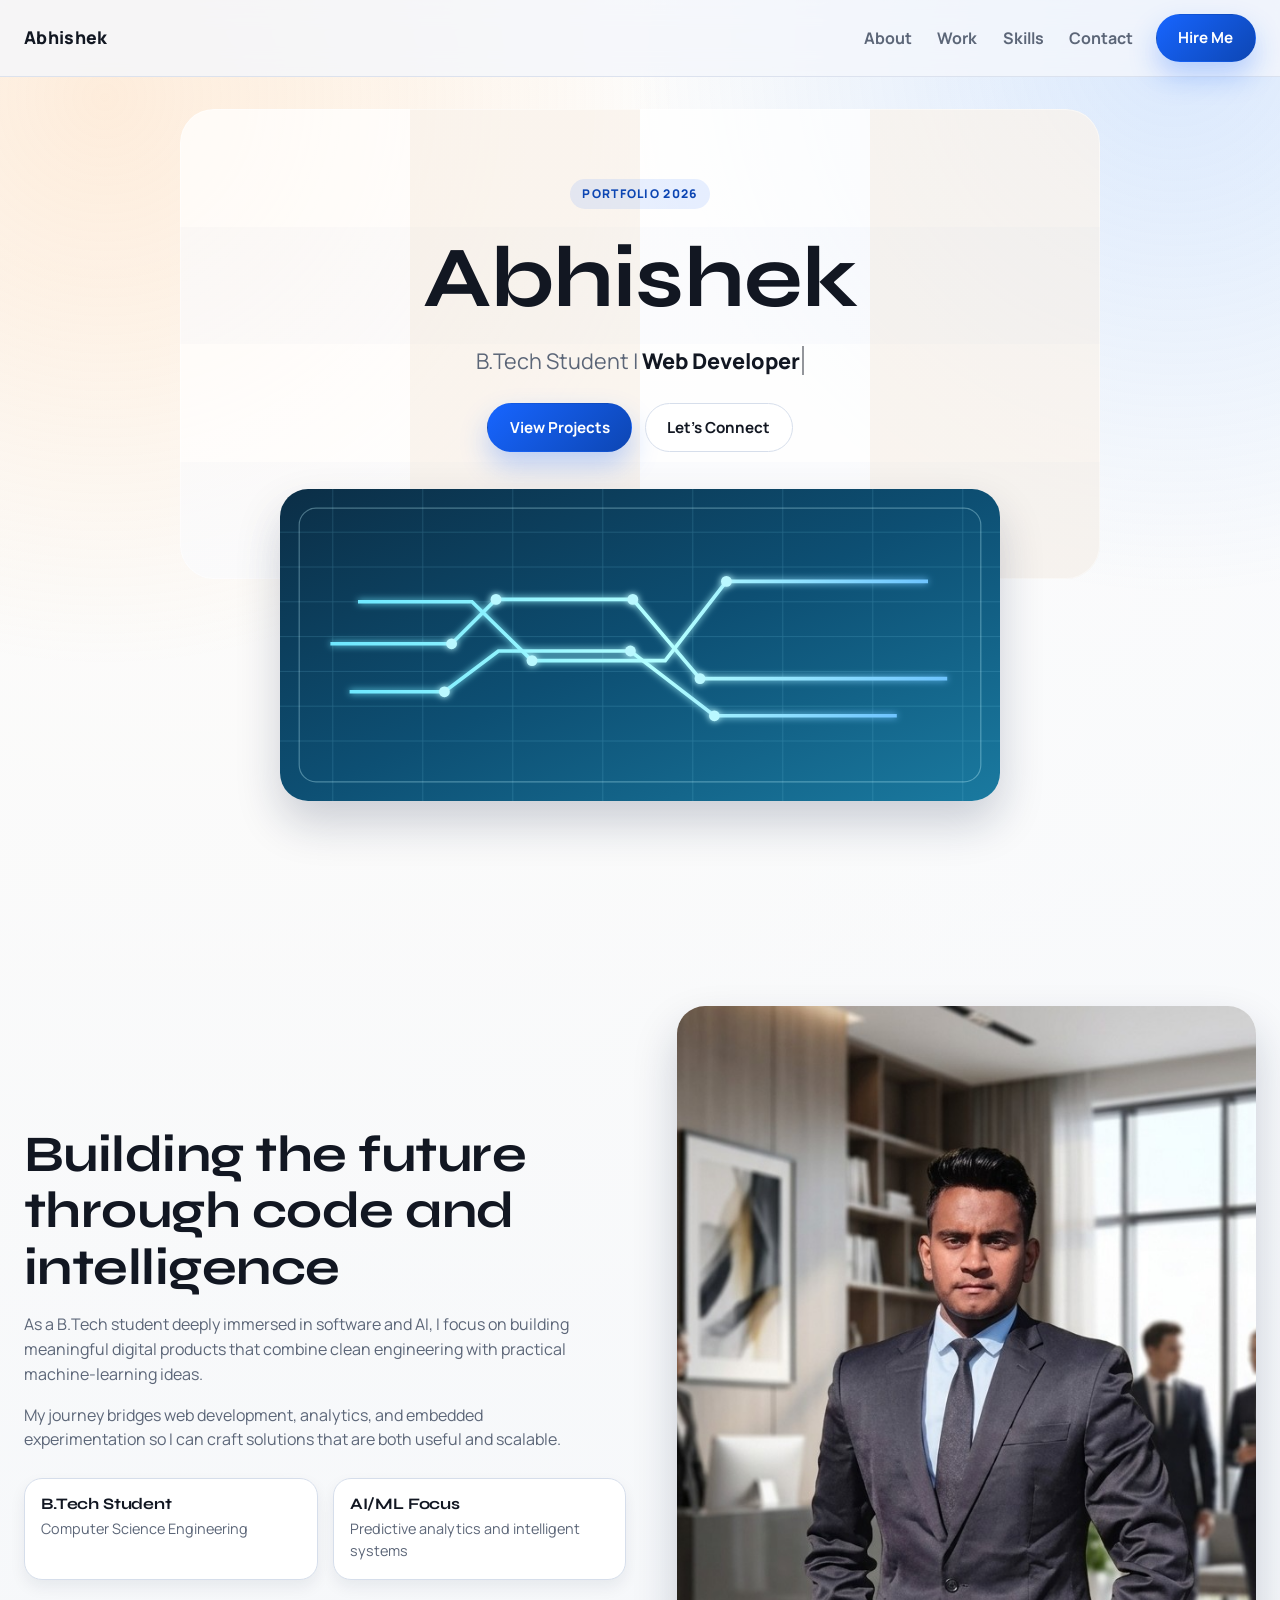
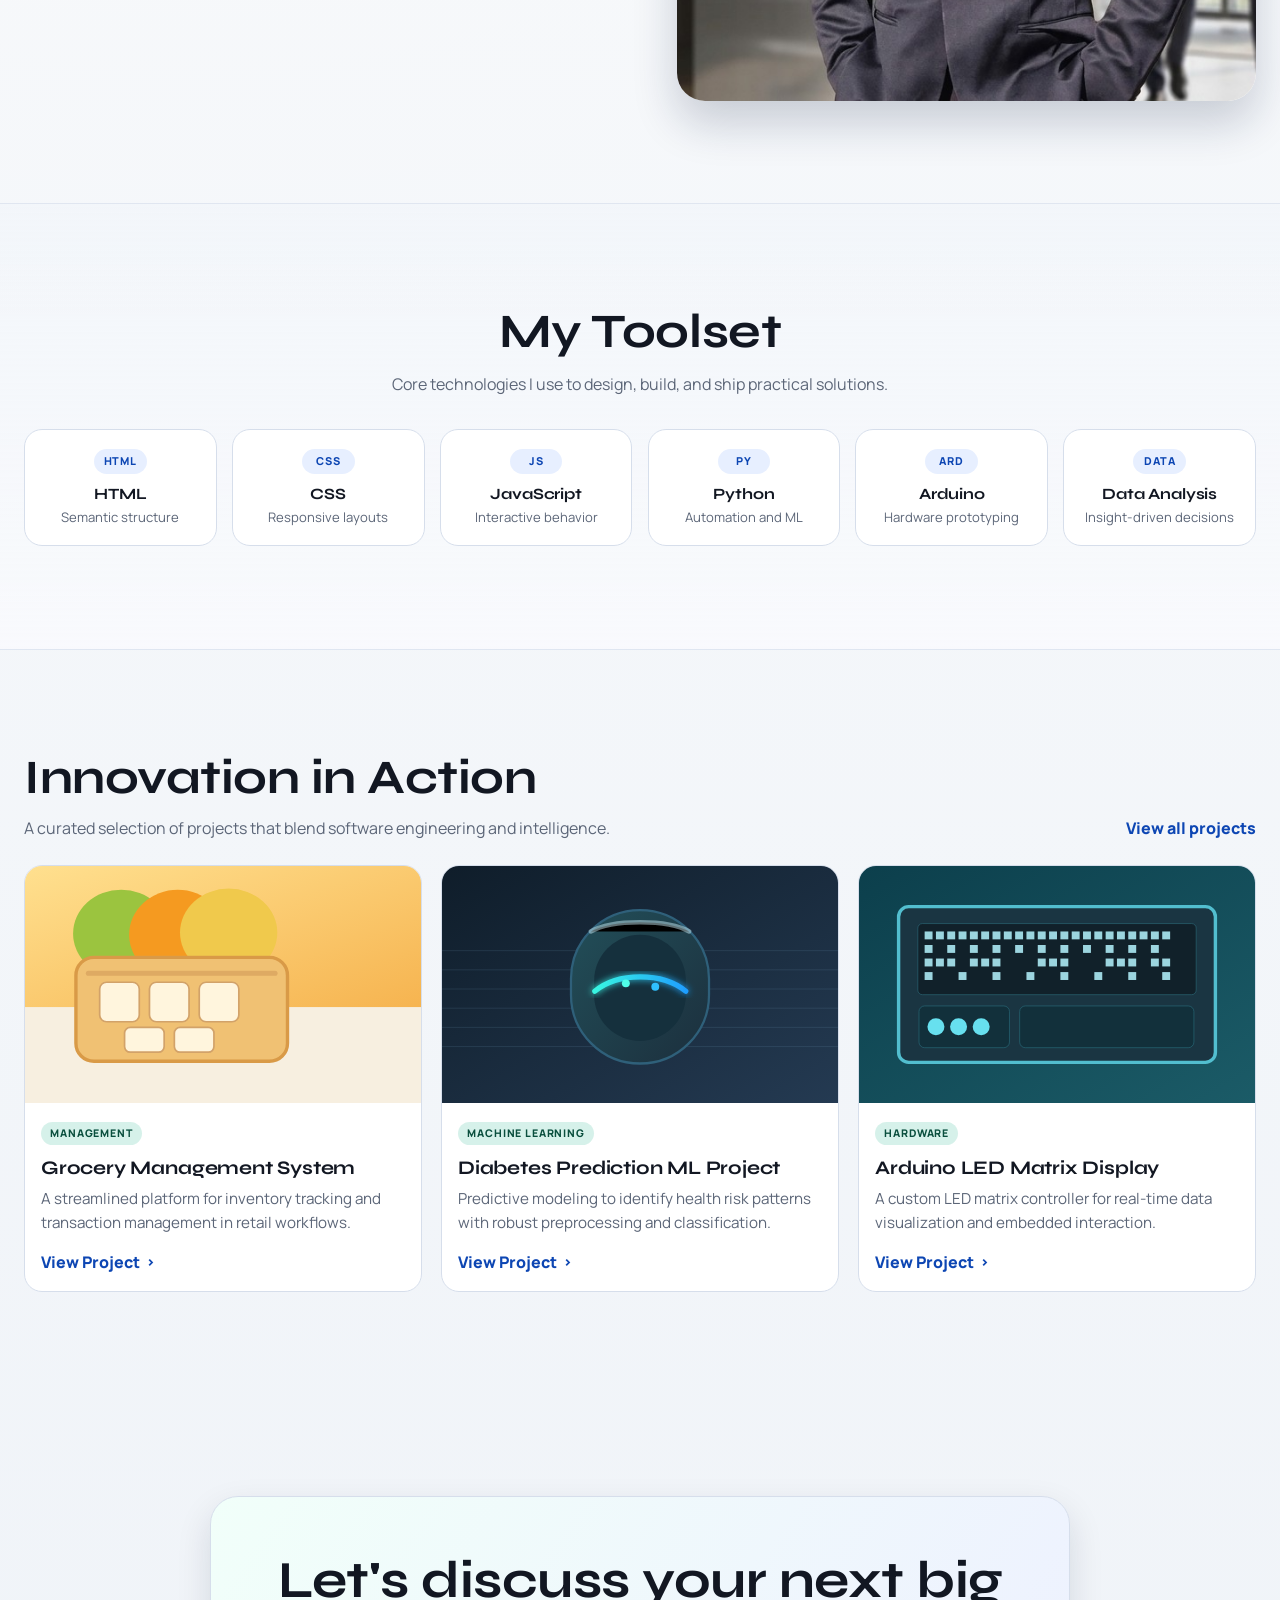
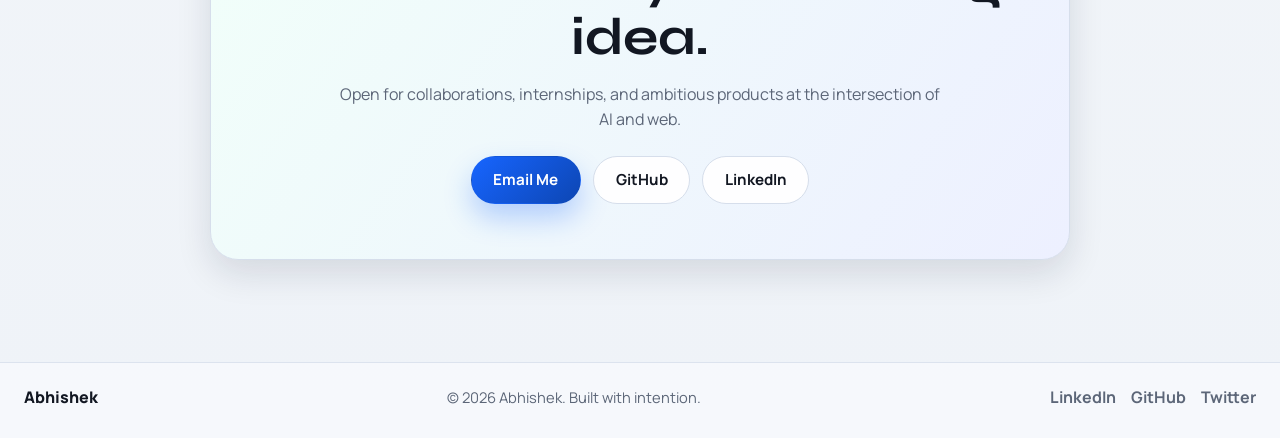
==== index.html @ 8a72d572 "your commit message" ====
<!DOCTYPE html>
<html lang="en">
<head>
  <meta charset="UTF-8">
  <meta name="viewport" content="width=device-width, initial-scale=1.0">
  <meta name="description" content="Abhishek's responsive e-portfolio showcasing projects, skills, and contact details.">
  <title>Abhishek | E-Portfolio</title>
  <link rel="preconnect" href="https://fonts.googleapis.com">
  <link rel="preconnect" href="https://fonts.gstatic.com" crossorigin>
  <link href="https://fonts.googleapis.com/css2?family=Manrope:wght@400;500;600;700;800&family=Syne:wght@500;700;800&display=swap" rel="stylesheet">
  <link rel="stylesheet" href="styles.css">
</head>
<body>
  <header class="site-header">
    <div class="container nav-shell">
      <a class="brand" href="#home" data-scroll>Abhishek</a>

      <button class="menu-toggle" type="button" aria-expanded="false" aria-controls="site-menu" aria-label="Open menu">
        <span class="menu-bar"></span>
        <span class="menu-bar"></span>
        <span class="menu-bar"></span>
      </button>

      <nav id="site-menu" class="site-nav" aria-label="Primary navigation">
        <a class="nav-link" href="#about" data-scroll>About</a>
        <a class="nav-link" href="#projects" data-scroll>Work</a>
        <a class="nav-link" href="#skills" data-scroll>Skills</a>
        <a class="nav-link" href="#contact" data-scroll>Contact</a>
        <a class="btn btn-primary hire-btn" href="#contact" data-scroll>Hire Me</a>
      </nav>
    </div>
  </header>

  <main>
    <section id="home" class="hero section-pad">
      <div class="container hero-layout reveal is-visible">
        <p class="eyebrow">Portfolio 2026</p>
        <h1>Abhishek</h1>
        <p class="hero-tagline">B.Tech Student | <span id="typing-text" aria-live="polite"></span></p>

        <div class="hero-actions">
          <a href="#projects" class="btn btn-primary" data-scroll>View Projects</a>
          <a href="#contact" class="btn btn-ghost" data-scroll>Let's Connect</a>
        </div>

        <div class="hero-media reveal">
          <img
            src="assets/images/hero-circuit.svg"
            width="1200"
            height="520"
            alt="Abstract circuit-themed illustration representing technology and AI"
            decoding="async"
          >
        </div>
      </div>
    </section>

    <section id="about" class="section-pad">
      <div class="container about-grid reveal">
        <div class="about-content">
          <h2>Building the future through code and intelligence</h2>
          <p>
            As a B.Tech student deeply immersed in software and AI, I focus on building meaningful
            digital products that combine clean engineering with practical machine-learning ideas.
          </p>
          <p>
            My journey bridges web development, analytics, and embedded experimentation so I can craft
            solutions that are both useful and scalable.
          </p>

          <div class="about-cards">
            <article class="mini-card">
              <h3>B.Tech Student</h3>
              <p>Computer Science Engineering</p>
            </article>
            <article class="mini-card">
              <h3>AI/ML Focus</h3>
              <p>Predictive analytics and intelligent systems</p>
            </article>
          </div>
        </div>

        <div class="about-image-wrap">
          <img
            src="assets/images/abhishek-profile.png"
            width="675"
            height="812"
            loading="lazy"
            alt="Portrait of Abhishek in professional attire"
            decoding="async"
          >
        </div>
      </div>
    </section>

    <section id="skills" class="skills section-pad">
      <div class="container">
        <header class="section-title reveal">
          <h2>My Toolset</h2>
          <p>Core technologies I use to design, build, and ship practical solutions.</p>
        </header>

        <div class="skills-grid">
          <article class="skill-card reveal">
            <span class="skill-pill">HTML</span>
            <h3>HTML</h3>
            <p>Semantic structure</p>
          </article>
          <article class="skill-card reveal">
            <span class="skill-pill">CSS</span>
            <h3>CSS</h3>
            <p>Responsive layouts</p>
          </article>
          <article class="skill-card reveal">
            <span class="skill-pill">JS</span>
            <h3>JavaScript</h3>
            <p>Interactive behavior</p>
          </article>
          <article class="skill-card reveal">
            <span class="skill-pill">PY</span>
            <h3>Python</h3>
            <p>Automation and ML</p>
          </article>
          <article class="skill-card reveal">
            <span class="skill-pill">ARD</span>
            <h3>Arduino</h3>
            <p>Hardware prototyping</p>
          </article>
          <article class="skill-card reveal">
            <span class="skill-pill">DATA</span>
            <h3>Data Analysis</h3>
            <p>Insight-driven decisions</p>
          </article>
        </div>
      </div>
    </section>

    <section id="projects" class="section-pad">
      <div class="container">
        <div class="section-head reveal">
          <div>
            <h2>Innovation in Action</h2>
            <p>A curated selection of projects that blend software engineering and intelligence.</p>
          </div>
          <a
            class="view-all"
            href="https://github.com/"
            target="_blank"
            rel="noopener noreferrer"
          >View all projects</a>
        </div>

        <div class="projects-grid">
          <article class="project-card reveal">
            <div class="project-image">
              <img
                src="assets/images/project-grocery.svg"
                width="700"
                height="420"
                loading="lazy"
                alt="Illustration of a grocery inventory dashboard"
                decoding="async"
              >
            </div>
            <div class="project-body">
              <span class="project-tag">Management</span>
              <h3>Grocery Management System</h3>
              <p>
                A streamlined platform for inventory tracking and transaction management in retail workflows.
              </p>
              <a
                class="project-link"
                href="https://github.com/search?q=grocery+management+system"
                target="_blank"
                rel="noopener noreferrer"
              >View Project</a>
            </div>
          </article>

          <article class="project-card reveal">
            <div class="project-image">
              <img
                src="assets/images/project-diabetes.svg"
                width="700"
                height="420"
                loading="lazy"
                alt="Abstract medical dashboard visual for machine-learning prediction"
                decoding="async"
              >
            </div>
            <div class="project-body">
              <span class="project-tag">Machine Learning</span>
              <h3>Diabetes Prediction ML Project</h3>
              <p>
                Predictive modeling to identify health risk patterns with robust preprocessing and classification.
              </p>
              <a
                class="project-link"
                href="https://github.com/search?q=diabetes+prediction+machine+learning"
                target="_blank"
                rel="noopener noreferrer"
              >View Project</a>
            </div>
          </article>

          <article class="project-card reveal">
            <div class="project-image">
              <img
                src="assets/images/project-arduino.svg"
                width="700"
                height="420"
                loading="lazy"
                alt="Arduino LED matrix board visual"
                decoding="async"
              >
            </div>
            <div class="project-body">
              <span class="project-tag">Hardware</span>
              <h3>Arduino LED Matrix Display</h3>
              <p>
                A custom LED matrix controller for real-time data visualization and embedded interaction.
              </p>
              <a
                class="project-link"
                href="https://github.com/search?q=arduino+led+matrix+display"
                target="_blank"
                rel="noopener noreferrer"
              >View Project</a>
            </div>
          </article>
        </div>
      </div>
    </section>

    <section id="contact" class="section-pad">
      <div class="container">
        <div class="contact-card reveal">
          <h2>Let's discuss your next big idea.</h2>
          <p>
            Open for collaborations, internships, and ambitious products at the intersection of AI and web.
          </p>
          <div class="contact-actions">
            <a class="btn btn-primary" href="mailto:abhishek.dev@example.com">Email Me</a>
            <a class="btn btn-ghost" href="https://github.com/" target="_blank" rel="noopener noreferrer">GitHub</a>
            <a class="btn btn-ghost" href="https://www.linkedin.com/" target="_blank" rel="noopener noreferrer">LinkedIn</a>
          </div>
        </div>
      </div>
    </section>
  </main>

  <footer class="site-footer">
    <div class="container footer-shell">
      <p class="footer-name">Abhishek</p>
      <p class="footer-copy">&copy; 2026 Abhishek. Built with intention.</p>
      <div class="footer-socials">
        <a href="https://www.linkedin.com/" target="_blank" rel="noopener noreferrer">LinkedIn</a>
        <a href="https://github.com/" target="_blank" rel="noopener noreferrer">GitHub</a>
        <a href="https://twitter.com/" target="_blank" rel="noopener noreferrer">Twitter</a>
      </div>
    </div>
  </footer>

  <script src="script.js"></script>
</body>
</html>
---- styles.css ----
:root {
  --bg: #edf1f5;
  --bg-accent-1: #fff5e8;
  --bg-accent-2: #e9f2ff;
  --surface: #ffffff;
  --surface-soft: #f6f8fb;
  --text: #121722;
  --muted: #5c6678;
  --line: #d6deeb;
  --primary: #1765ff;
  --primary-strong: #0d46b3;
  --accent: #ff7f2a;
  --shadow-soft: 0 14px 35px rgba(15, 27, 52, 0.12);
  --shadow-strong: 0 22px 45px rgba(17, 32, 66, 0.2);
  --radius-lg: 28px;
  --radius-md: 18px;
  --radius-sm: 12px;
  --container: 1240px;
}

* {
  box-sizing: border-box;
}

html {
  scroll-behavior: smooth;
}

body {
  margin: 0;
  font-family: "Manrope", "Segoe UI", Tahoma, Geneva, Verdana, sans-serif;
  color: var(--text);
  background:
    linear-gradient(180deg, rgba(255, 255, 255, 0.78), rgba(239, 243, 248, 0.96)),
    radial-gradient(circle at 15% 10%, var(--bg-accent-1), transparent 45%),
    radial-gradient(circle at 85% 0%, var(--bg-accent-2), transparent 45%),
    var(--bg);
  line-height: 1.55;
}

body::before {
  content: "";
  position: fixed;
  inset: -20% -5%;
  z-index: -1;
  background:
    radial-gradient(circle at 12% 22%, rgba(255, 188, 120, 0.24), transparent 36%),
    radial-gradient(circle at 88% 18%, rgba(87, 157, 255, 0.2), transparent 34%);
  pointer-events: none;
}

h1,
h2,
h3 {
  margin: 0;
  line-height: 1.1;
  font-family: "Syne", "Trebuchet MS", sans-serif;
  letter-spacing: -0.01em;
}

p {
  margin: 0;
}

a {
  color: inherit;
  text-decoration: none;
}

img {
  max-width: 100%;
  display: block;
}

.container {
  width: min(var(--container), calc(100% - 3rem));
  margin-inline: auto;
}

.section-pad {
  padding-block: clamp(4.5rem, 8vw, 7rem);
}

.site-header {
  position: sticky;
  top: 0;
  z-index: 50;
  border-bottom: 1px solid rgba(214, 222, 235, 0.8);
  background: rgba(244, 247, 252, 0.8);
  backdrop-filter: blur(12px);
}

.nav-shell {
  min-height: 76px;
  display: flex;
  align-items: center;
  justify-content: space-between;
  gap: 1rem;
}

.brand {
  font-size: 1.1rem;
  font-weight: 800;
  letter-spacing: 0.02em;
}

.site-nav {
  display: flex;
  align-items: center;
  gap: 1.2rem;
}

.nav-link {
  font-weight: 700;
  color: var(--muted);
  position: relative;
  padding: 0.3rem 0.2rem;
  transition: color 0.25s ease;
}

.nav-link::after {
  content: "";
  position: absolute;
  left: 0;
  bottom: -0.55rem;
  width: 100%;
  height: 2px;
  border-radius: 999px;
  background: linear-gradient(90deg, var(--primary), var(--accent));
  transform: scaleX(0);
  transform-origin: left;
  transition: transform 0.25s ease;
}

.nav-link:hover,
.nav-link.active {
  color: var(--text);
}

.nav-link:hover::after,
.nav-link.active::after {
  transform: scaleX(1);
}

.btn {
  display: inline-flex;
  align-items: center;
  justify-content: center;
  border: 1px solid transparent;
  border-radius: 999px;
  padding: 0.72rem 1.35rem;
  font-weight: 700;
  font-size: 0.95rem;
  transition: transform 0.22s ease, box-shadow 0.28s ease, background-color 0.28s ease, color 0.28s ease;
}

.btn:hover {
  transform: translateY(-2px);
}

.btn:active {
  transform: translateY(1px) scale(0.98);
}

.btn:focus-visible,
.nav-link:focus-visible,
.menu-toggle:focus-visible,
.project-link:focus-visible,
.footer-socials a:focus-visible,
.view-all:focus-visible {
  outline: 3px solid rgba(23, 101, 255, 0.4);
  outline-offset: 3px;
}

.btn-primary {
  color: #ffffff;
  background: linear-gradient(135deg, var(--primary), var(--primary-strong));
  box-shadow: 0 14px 28px rgba(23, 101, 255, 0.28);
}

.btn-primary:hover {
  box-shadow: 0 18px 34px rgba(23, 101, 255, 0.35);
}

.btn-ghost {
  color: var(--text);
  background: rgba(255, 255, 255, 0.92);
  border-color: var(--line);
}

.btn-ghost:hover {
  box-shadow: var(--shadow-soft);
}

.menu-toggle {
  display: none;
  width: 44px;
  height: 44px;
  border: 1px solid var(--line);
  border-radius: 12px;
  background: #ffffff;
  align-items: center;
  justify-content: center;
  flex-direction: column;
  gap: 4px;
  padding: 0;
}

.menu-bar {
  width: 18px;
  height: 2px;
  background: var(--text);
  border-radius: 999px;
}

.hero {
  position: relative;
  overflow: hidden;
}

.hero::before {
  content: "";
  position: absolute;
  top: clamp(1.2rem, 4vw, 2rem);
  left: 50%;
  transform: translateX(-50%);
  width: min(920px, calc(100% - 2rem));
  height: clamp(340px, 43vw, 470px);
  border-radius: 34px;
  background:
    linear-gradient(90deg, rgba(255, 255, 255, 0.5) 50%, rgba(247, 239, 230, 0.62) 50%),
    linear-gradient(rgba(255, 255, 255, 0.45) 50%, rgba(233, 238, 247, 0.35) 50%);
  background-size: 50% 100%, 100% 50%;
  box-shadow: inset 0 0 0 1px rgba(255, 255, 255, 0.45);
  pointer-events: none;
}

.hero-layout {
  position: relative;
  z-index: 1;
  text-align: center;
  display: grid;
  justify-items: center;
  gap: 1.15rem;
}

.eyebrow {
  font-size: 0.75rem;
  font-weight: 800;
  color: var(--primary-strong);
  letter-spacing: 0.11em;
  text-transform: uppercase;
  padding: 0.35rem 0.75rem;
  border-radius: 999px;
  background: rgba(23, 101, 255, 0.1);
}

.hero h1 {
  font-size: clamp(2.8rem, 8.2vw, 5.4rem);
  margin-top: 0.2rem;
}

.hero-tagline {
  color: var(--muted);
  font-size: clamp(1rem, 2.8vw, 1.35rem);
}

#typing-text {
  color: var(--text);
  font-weight: 800;
  border-right: 2px solid rgba(18, 23, 34, 0.45);
  padding-right: 0.16rem;
}

.hero-actions {
  display: flex;
  flex-wrap: wrap;
  justify-content: center;
  gap: 0.8rem;
  margin-top: 0.45rem;
}

.hero-media {
  margin-top: 1.2rem;
  width: min(720px, 100%);
  border-radius: var(--radius-lg);
  overflow: hidden;
  box-shadow: var(--shadow-strong);
}

.hero-media img {
  width: 100%;
  height: auto;
}

.about-grid {
  display: grid;
  grid-template-columns: 1.02fr 0.98fr;
  gap: clamp(2rem, 4vw, 3.5rem);
  align-items: center;
}

.about-content h2 {
  font-size: clamp(2rem, 4vw, 3.35rem);
  max-width: 18ch;
}

.about-content p {
  margin-top: 1rem;
  color: var(--muted);
  max-width: 58ch;
}

.about-cards {
  margin-top: 1.6rem;
  display: grid;
  grid-template-columns: repeat(2, minmax(0, 1fr));
  gap: 0.95rem;
}

.mini-card {
  background: var(--surface);
  border: 1px solid var(--line);
  border-radius: var(--radius-md);
  padding: 1rem;
  box-shadow: 0 7px 16px rgba(14, 27, 52, 0.07);
  transition: transform 0.25s ease, box-shadow 0.25s ease;
}

.mini-card h3 {
  font-size: 1rem;
  margin-bottom: 0.35rem;
}

.mini-card p {
  margin: 0;
  font-size: 0.9rem;
  color: var(--muted);
}

.mini-card:hover {
  transform: translateY(-7px);
  box-shadow: var(--shadow-soft);
}

.about-image-wrap {
  border-radius: var(--radius-lg);
  overflow: hidden;
  box-shadow: var(--shadow-strong);
  background: var(--surface);
  aspect-ratio: 5 / 6;
}

.about-image-wrap img {
  width: 100%;
  height: 100%;
  object-fit: cover;
  object-position: center top;
}

.skills {
  background: linear-gradient(180deg, rgba(241, 245, 250, 0.6), rgba(249, 250, 253, 0.88));
  border-block: 1px solid rgba(214, 222, 235, 0.7);
}

.section-title {
  text-align: center;
  margin-bottom: 2rem;
}

.section-title h2 {
  font-size: clamp(1.9rem, 4vw, 3rem);
}

.section-title p {
  margin-top: 0.8rem;
  color: var(--muted);
}

.skills-grid {
  display: grid;
  grid-template-columns: repeat(6, minmax(0, 1fr));
  gap: 0.95rem;
}

.skill-card {
  background: var(--surface);
  border-radius: var(--radius-md);
  border: 1px solid var(--line);
  padding: 1.1rem 0.9rem;
  text-align: center;
  transition: transform 0.24s ease, box-shadow 0.24s ease;
}

.skill-pill {
  display: inline-flex;
  align-items: center;
  justify-content: center;
  min-width: 3.3rem;
  padding: 0.25rem 0.5rem;
  border-radius: 999px;
  font-size: 0.68rem;
  font-weight: 800;
  letter-spacing: 0.08em;
  color: var(--primary-strong);
  background: rgba(23, 101, 255, 0.1);
}

.skill-card h3 {
  margin-top: 0.65rem;
  font-size: 0.98rem;
}

.skill-card p {
  margin-top: 0.35rem;
  color: var(--muted);
  font-size: 0.82rem;
}

.skill-card:hover {
  transform: translateY(-6px) scale(1.02);
  box-shadow: var(--shadow-soft);
}

.section-head {
  display: flex;
  justify-content: space-between;
  align-items: end;
  gap: 1.2rem;
  margin-bottom: 1.5rem;
}

.section-head h2 {
  font-size: clamp(2rem, 4vw, 3rem);
}

.section-head p {
  margin-top: 0.7rem;
  color: var(--muted);
}

.view-all {
  color: var(--primary-strong);
  font-weight: 800;
  white-space: nowrap;
  transition: color 0.25s ease, transform 0.25s ease;
}

.view-all:hover {
  color: var(--primary);
  transform: translateX(2px);
}

.projects-grid {
  display: grid;
  grid-template-columns: repeat(3, minmax(0, 1fr));
  gap: 1.2rem;
}

.project-card {
  background: var(--surface);
  border: 1px solid var(--line);
  border-radius: var(--radius-md);
  overflow: hidden;
  transition: transform 0.26s ease, box-shadow 0.26s ease;
}

.project-image {
  aspect-ratio: 5 / 3;
  overflow: hidden;
  background: #dde5f4;
}

.project-image img {
  width: 100%;
  height: 100%;
  object-fit: cover;
  transition: transform 0.55s ease;
}

.project-body {
  padding: 1rem;
}

.project-tag {
  display: inline-block;
  padding: 0.22rem 0.58rem;
  border-radius: 999px;
  font-size: 0.66rem;
  letter-spacing: 0.08em;
  text-transform: uppercase;
  color: #0a4f3e;
  background: rgba(0, 166, 126, 0.16);
  font-weight: 800;
}

.project-card h3 {
  margin-top: 0.72rem;
  font-size: 1.2rem;
}

.project-card p {
  margin-top: 0.6rem;
  color: var(--muted);
  font-size: 0.95rem;
}

.project-link {
  margin-top: 0.95rem;
  display: inline-flex;
  align-items: center;
  gap: 0.35rem;
  color: var(--primary-strong);
  font-weight: 800;
}

.project-link::after {
  content: ">";
  font-size: 0.9rem;
}

.project-card:hover {
  transform: translateY(-8px);
  box-shadow: var(--shadow-soft);
}

.project-card:hover .project-image img {
  transform: scale(1.08);
}

.contact-card {
  width: min(860px, 100%);
  margin-inline: auto;
  text-align: center;
  background:
    linear-gradient(125deg, rgba(213, 255, 239, 0.33), rgba(223, 228, 255, 0.56)),
    var(--surface);
  border: 1px solid var(--line);
  border-radius: var(--radius-lg);
  box-shadow: var(--shadow-soft);
  padding: clamp(1.9rem, 5vw, 3.4rem);
}

.contact-card h2 {
  font-size: clamp(2rem, 4.8vw, 3.25rem);
}

.contact-card p {
  margin-top: 1rem;
  color: var(--muted);
  max-width: 60ch;
  margin-inline: auto;
}

.contact-actions {
  margin-top: 1.5rem;
  display: flex;
  flex-wrap: wrap;
  justify-content: center;
  gap: 0.75rem;
}

.site-footer {
  border-top: 1px solid rgba(214, 222, 235, 0.8);
  padding: 1.35rem 0 1.8rem;
  background: rgba(247, 249, 252, 0.92);
}

.footer-shell {
  display: flex;
  align-items: center;
  justify-content: space-between;
  gap: 0.8rem;
  flex-wrap: wrap;
}

.footer-name {
  font-weight: 800;
}

.footer-copy {
  color: var(--muted);
  font-size: 0.92rem;
}

.footer-socials {
  display: flex;
  gap: 0.95rem;
  flex-wrap: wrap;
}

.footer-socials a {
  color: var(--muted);
  font-weight: 700;
}

.footer-socials a:hover {
  color: var(--text);
}

.reveal {
  opacity: 0;
  transform: translateY(28px);
  transition: opacity 0.8s ease, transform 0.8s ease;
}

.reveal.is-visible {
  opacity: 1;
  transform: translateY(0);
}

@media (min-width: 769px) and (max-width: 1024px) {
  .about-grid {
    grid-template-columns: repeat(2, minmax(0, 1fr));
  }

  .skills-grid {
    grid-template-columns: repeat(3, minmax(0, 1fr));
  }

  .projects-grid {
    grid-template-columns: repeat(2, minmax(0, 1fr));
  }
}

@media (max-width: 768px) {
  .container {
    width: min(var(--container), calc(100% - 1.5rem));
  }

  .menu-toggle {
    display: inline-flex;
  }

  .site-nav {
    position: absolute;
    top: calc(100% + 0.6rem);
    left: 0.75rem;
    right: 0.75rem;
    flex-direction: column;
    align-items: stretch;
    gap: 0.4rem;
    padding: 0.9rem;
    border: 1px solid var(--line);
    border-radius: var(--radius-md);
    background: rgba(255, 255, 255, 0.98);
    box-shadow: var(--shadow-soft);
    max-height: 0;
    opacity: 0;
    overflow: hidden;
    transform: translateY(-8px);
    pointer-events: none;
    transition: max-height 0.32s ease, opacity 0.22s ease, transform 0.32s ease;
  }

  .site-nav.open {
    max-height: 420px;
    opacity: 1;
    transform: translateY(0);
    pointer-events: auto;
  }

  .site-nav .btn {
    width: 100%;
    margin-top: 0.2rem;
  }

  .nav-link {
    padding: 0.6rem 0.25rem;
  }

  .nav-link::after {
    bottom: 0.2rem;
  }

  .hero h1 {
    font-size: clamp(2.35rem, 11vw, 3.2rem);
  }

  .hero-actions {
    width: 100%;
  }

  .hero-actions .btn {
    flex: 1 1 auto;
    min-width: 150px;
  }

  .about-grid {
    grid-template-columns: 1fr;
  }

  .about-content {
    order: 1;
  }

  .about-image-wrap {
    order: 2;
  }

  .about-cards {
    grid-template-columns: 1fr;
  }

  .skills-grid {
    grid-template-columns: repeat(2, minmax(0, 1fr));
  }

  .section-head {
    flex-direction: column;
    align-items: flex-start;
  }

  .projects-grid {
    grid-template-columns: 1fr;
  }

  .contact-actions {
    flex-direction: column;
  }

  .contact-actions .btn {
    width: 100%;
  }

  .footer-shell {
    justify-content: center;
    text-align: center;
  }
}

@media (max-width: 480px) {
  .hero::before {
    width: calc(100% - 1rem);
  }

  .skill-card {
    padding: 0.95rem 0.7rem;
  }
}

@media (prefers-reduced-motion: reduce) {
  html {
    scroll-behavior: auto;
  }

  *,
  *::before,
  *::after {
    animation-duration: 0.01ms !important;
    animation-iteration-count: 1 !important;
    transition-duration: 0.01ms !important;
  }

  #typing-text {
    border-right: 0;
  }
}
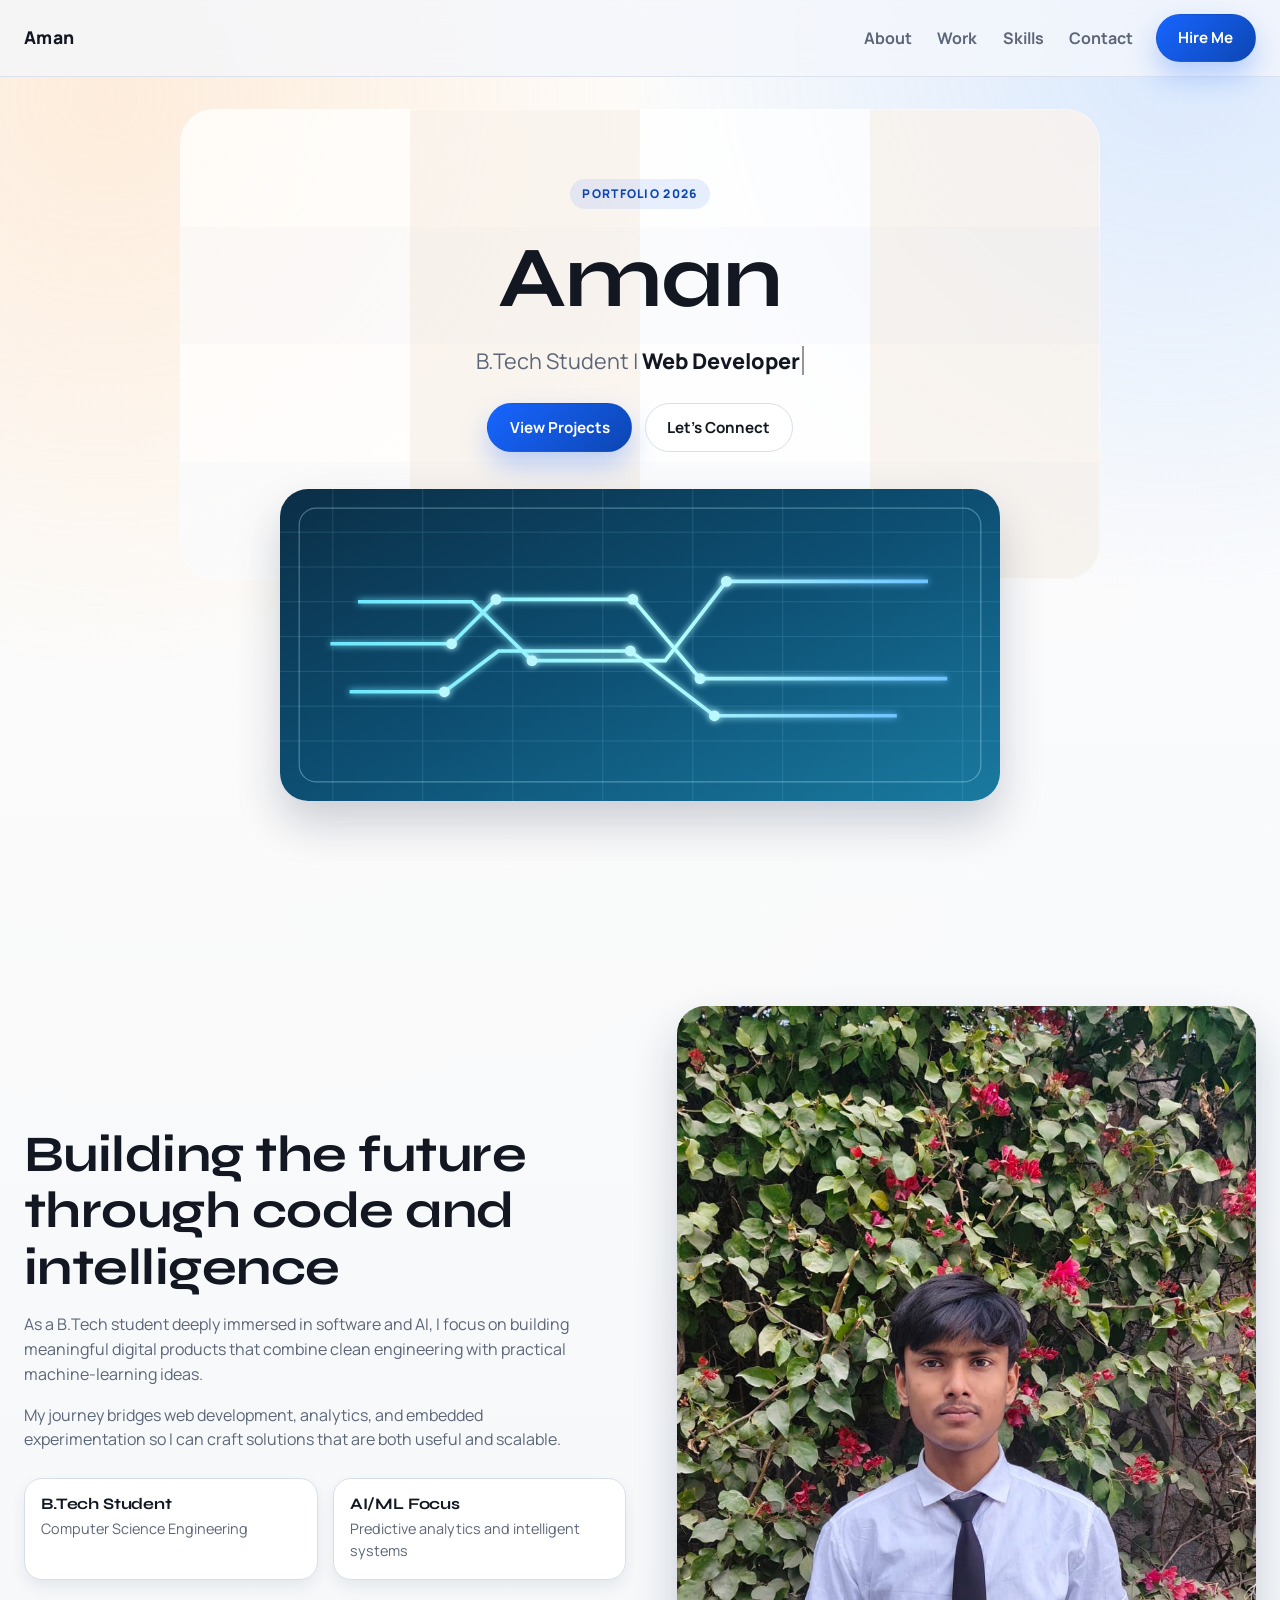
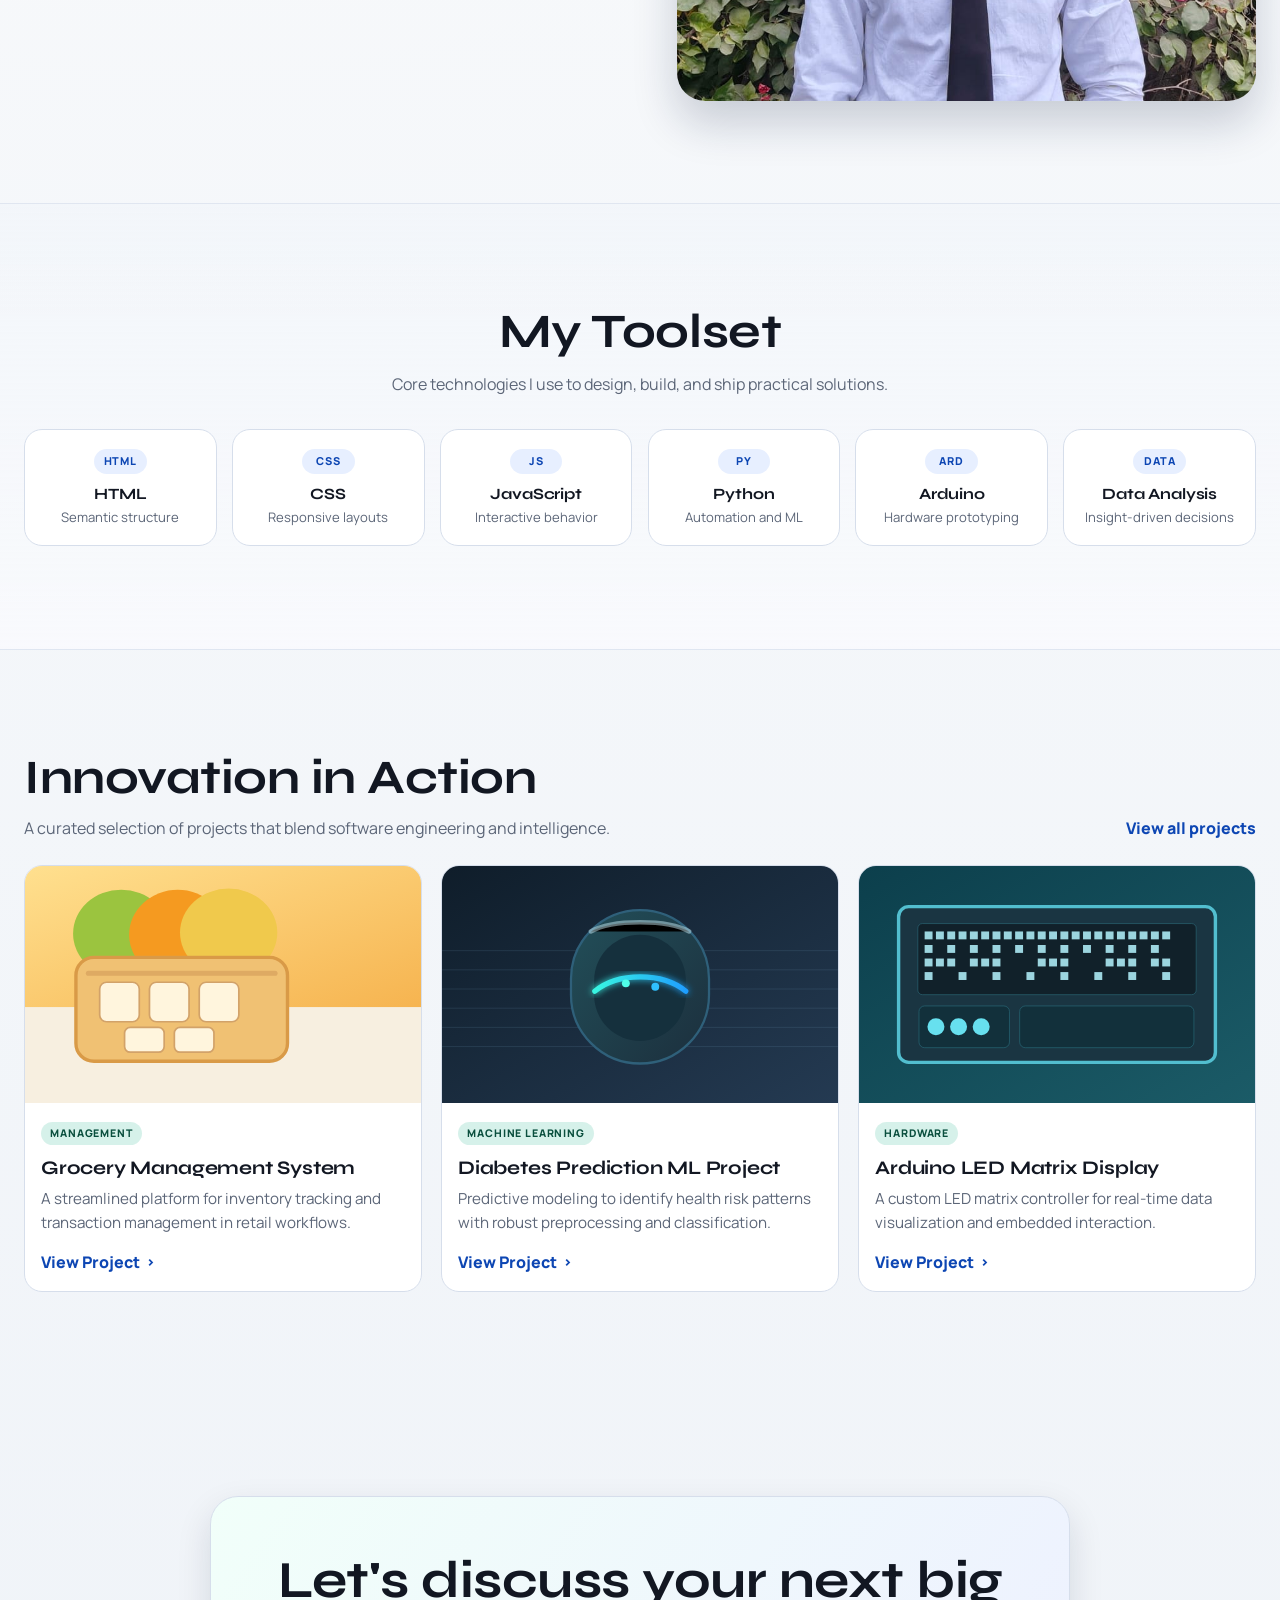
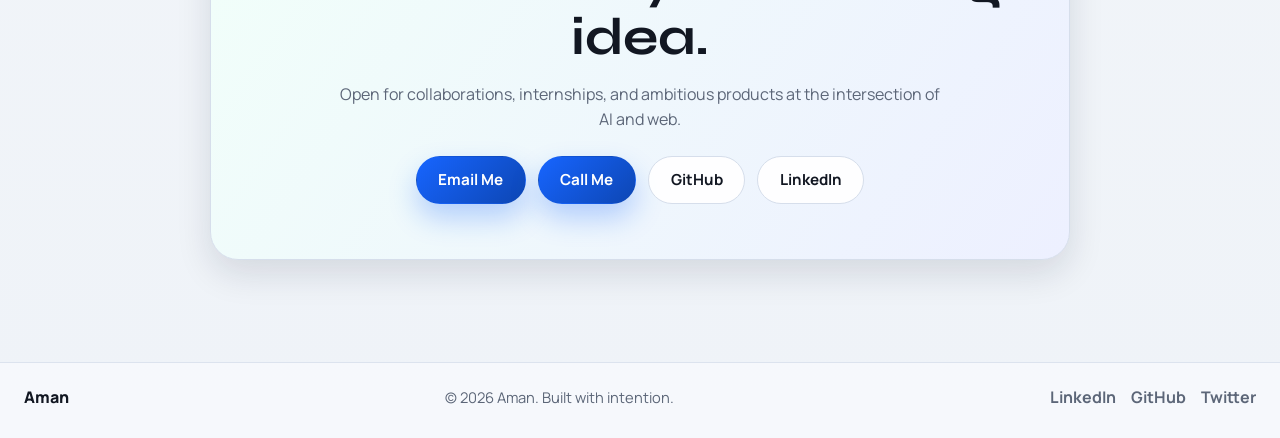
==== commit e9a5660c: "Initial commit" ====
--- a/index.html
+++ b/index.html
@@ -3,8 +3,8 @@
 <head>
   <meta charset="UTF-8">
   <meta name="viewport" content="width=device-width, initial-scale=1.0">
-  <meta name="description" content="Abhishek's responsive e-portfolio showcasing projects, skills, and contact details.">
-  <title>Abhishek | E-Portfolio</title>
+  <meta name="description" content="Aman's responsive e-portfolio showcasing projects, skills, and contact details.">
+  <title>Aman | E-Portfolio</title>
   <link rel="preconnect" href="https://fonts.googleapis.com">
   <link rel="preconnect" href="https://fonts.gstatic.com" crossorigin>
   <link href="https://fonts.googleapis.com/css2?family=Manrope:wght@400;500;600;700;800&family=Syne:wght@500;700;800&display=swap" rel="stylesheet">
@@ -13,7 +13,7 @@
 <body>
   <header class="site-header">
     <div class="container nav-shell">
-      <a class="brand" href="#home" data-scroll>Abhishek</a>
+      <a class="brand" href="#home" data-scroll>Aman</a>
 
       <button class="menu-toggle" type="button" aria-expanded="false" aria-controls="site-menu" aria-label="Open menu">
         <span class="menu-bar"></span>
@@ -35,7 +35,7 @@
     <section id="home" class="hero section-pad">
       <div class="container hero-layout reveal is-visible">
         <p class="eyebrow">Portfolio 2026</p>
-        <h1>Abhishek</h1>
+        <h1>Aman</h1>
         <p class="hero-tagline">B.Tech Student | <span id="typing-text" aria-live="polite"></span></p>
 
         <div class="hero-actions">
@@ -82,11 +82,11 @@
 
         <div class="about-image-wrap">
           <img
-            src="assets/images/abhishek-profile.png"
+            src="assets/images/aman-profile.jpg"
             width="675"
             height="812"
             loading="lazy"
-            alt="Portrait of Abhishek in professional attire"
+            alt="Portrait of Aman in professional attire"
             decoding="async"
           >
         </div>
@@ -240,7 +240,8 @@
             Open for collaborations, internships, and ambitious products at the intersection of AI and web.
           </p>
           <div class="contact-actions">
-            <a class="btn btn-primary" href="mailto:abhishek.dev@example.com">Email Me</a>
+            <a class="btn btn-primary" href="mailto:aman2_24@mru.ac.in">Email Me</a>
+            <a class="btn btn-primary" href="tel:9599298569">Call Me</a>
             <a class="btn btn-ghost" href="https://github.com/" target="_blank" rel="noopener noreferrer">GitHub</a>
             <a class="btn btn-ghost" href="https://www.linkedin.com/" target="_blank" rel="noopener noreferrer">LinkedIn</a>
           </div>
@@ -251,8 +252,8 @@
 
   <footer class="site-footer">
     <div class="container footer-shell">
-      <p class="footer-name">Abhishek</p>
-      <p class="footer-copy">&copy; 2026 Abhishek. Built with intention.</p>
+      <p class="footer-name">Aman</p>
+      <p class="footer-copy">&copy; 2026 Aman. Built with intention.</p>
       <div class="footer-socials">
         <a href="https://www.linkedin.com/" target="_blank" rel="noopener noreferrer">LinkedIn</a>
         <a href="https://github.com/" target="_blank" rel="noopener noreferrer">GitHub</a>
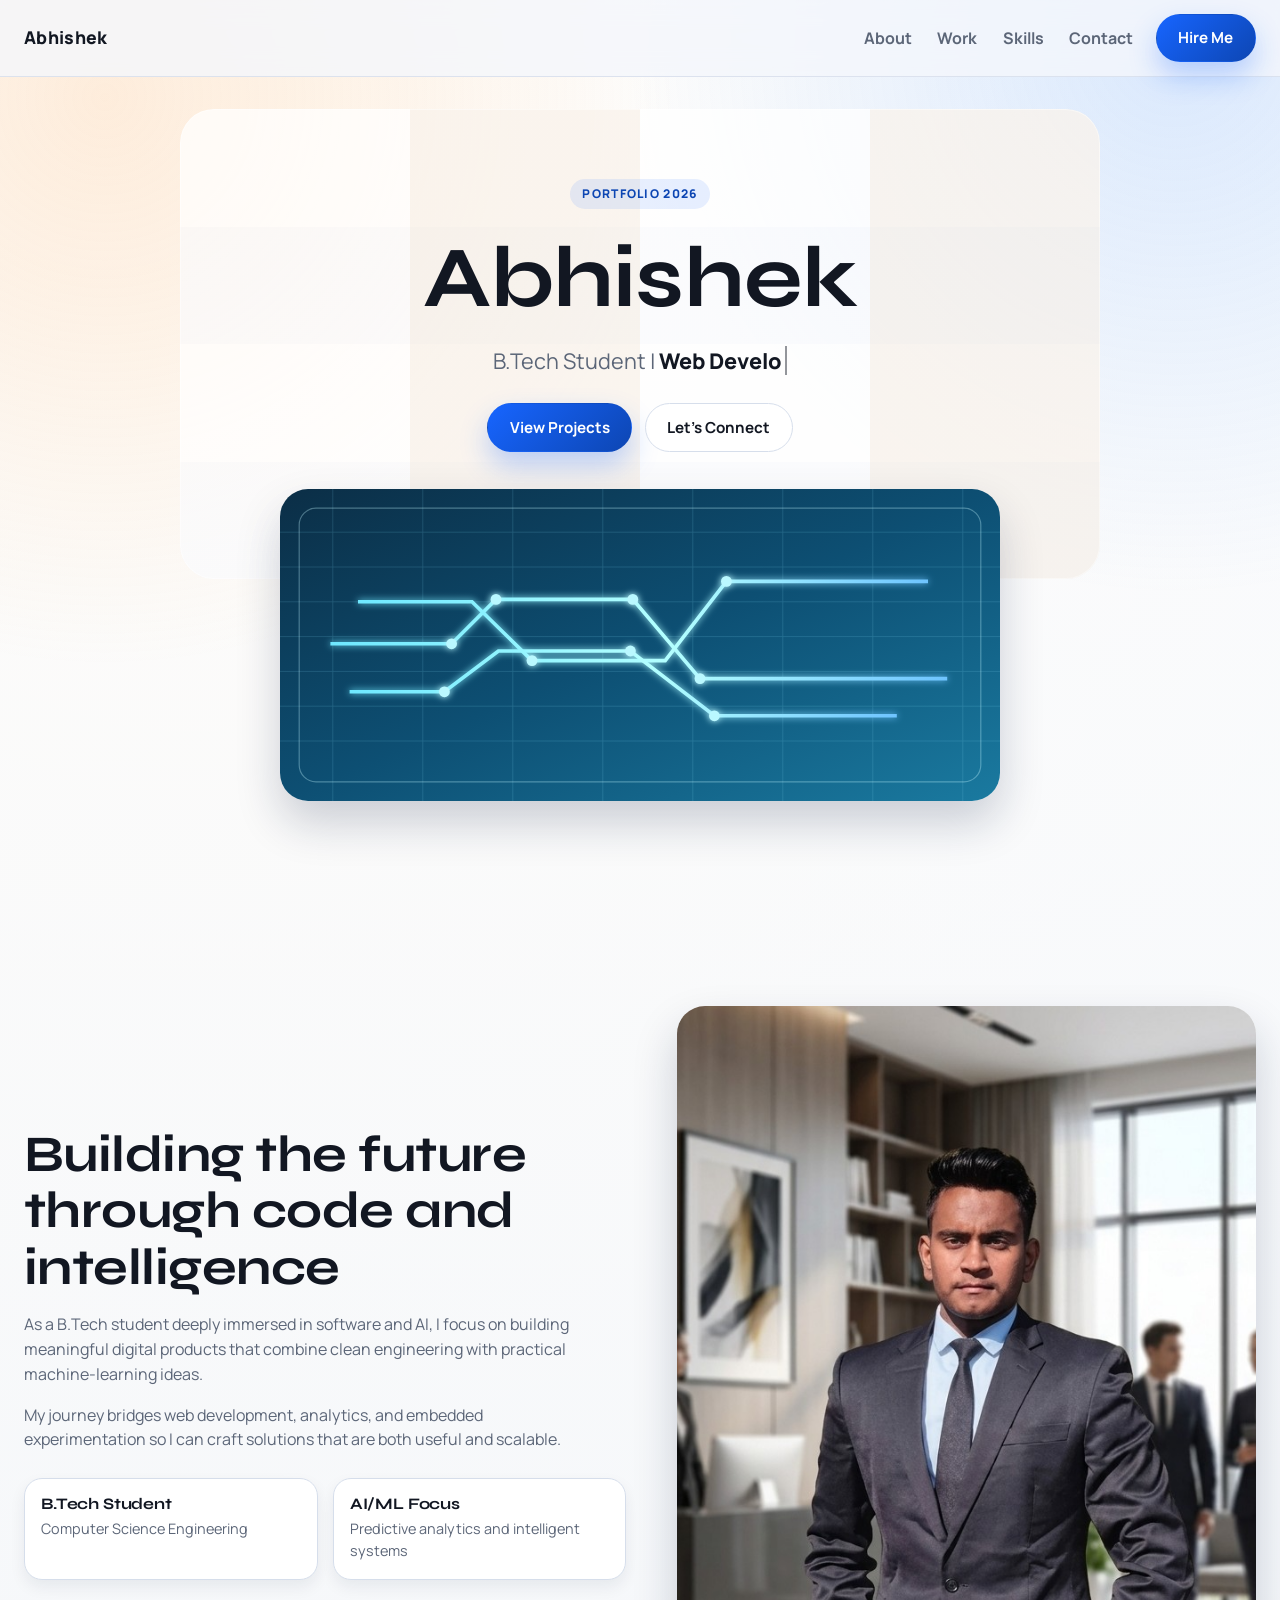
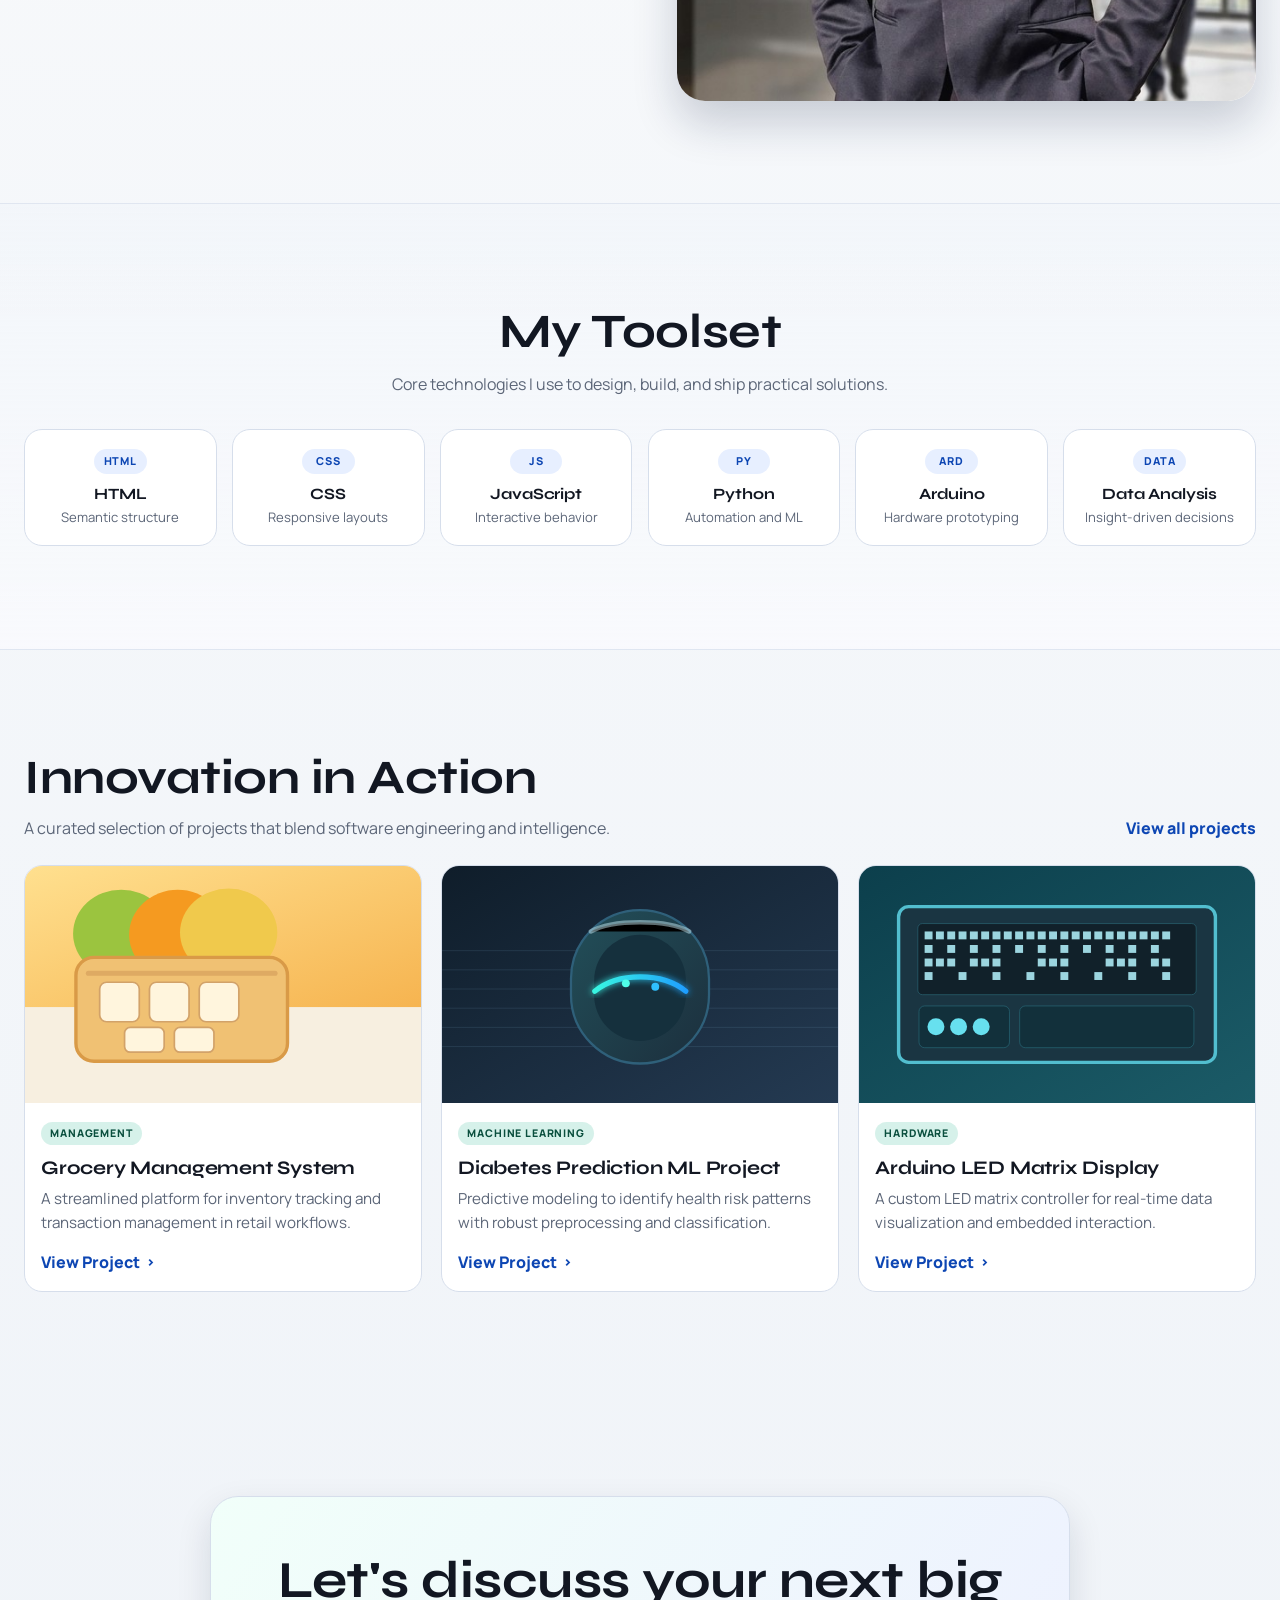
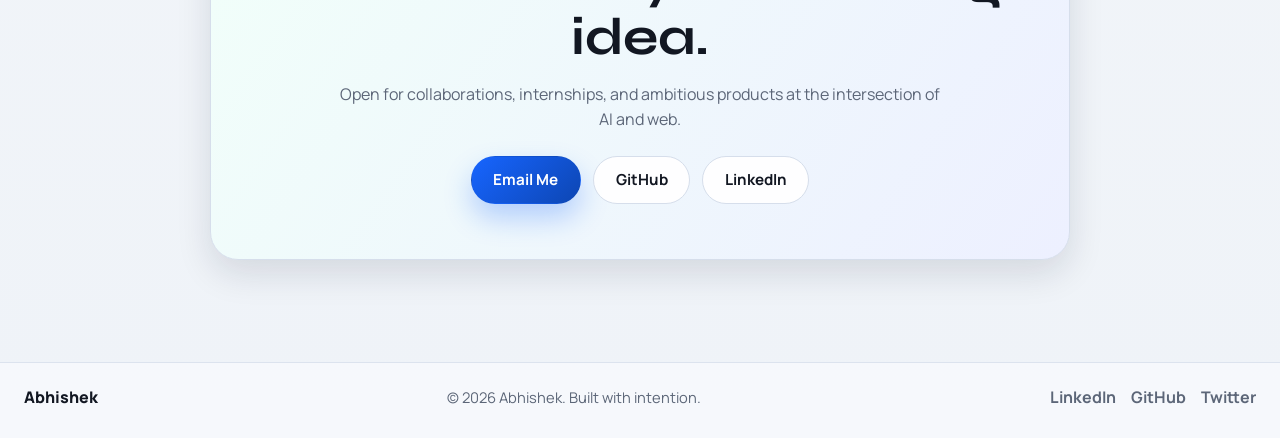
==== commit b380349f: "Updated project" ====
--- a/index.html
+++ b/index.html
@@ -3,8 +3,8 @@
 <head>
   <meta charset="UTF-8">
   <meta name="viewport" content="width=device-width, initial-scale=1.0">
-  <meta name="description" content="Aman's responsive e-portfolio showcasing projects, skills, and contact details.">
-  <title>Aman | E-Portfolio</title>
+  <meta name="description" content="Abhishek's responsive e-portfolio showcasing projects, skills, and contact details.">
+  <title>Abhishek | E-Portfolio</title>
   <link rel="preconnect" href="https://fonts.googleapis.com">
   <link rel="preconnect" href="https://fonts.gstatic.com" crossorigin>
   <link href="https://fonts.googleapis.com/css2?family=Manrope:wght@400;500;600;700;800&family=Syne:wght@500;700;800&display=swap" rel="stylesheet">
@@ -13,7 +13,7 @@
 <body>
   <header class="site-header">
     <div class="container nav-shell">
-      <a class="brand" href="#home" data-scroll>Aman</a>
+      <a class="brand" href="#home" data-scroll>Abhishek</a>
 
       <button class="menu-toggle" type="button" aria-expanded="false" aria-controls="site-menu" aria-label="Open menu">
         <span class="menu-bar"></span>
@@ -35,7 +35,7 @@
     <section id="home" class="hero section-pad">
       <div class="container hero-layout reveal is-visible">
         <p class="eyebrow">Portfolio 2026</p>
-        <h1>Aman</h1>
+        <h1>Abhishek</h1>
         <p class="hero-tagline">B.Tech Student | <span id="typing-text" aria-live="polite"></span></p>
 
         <div class="hero-actions">
@@ -82,11 +82,11 @@
 
         <div class="about-image-wrap">
           <img
-            src="assets/images/aman-profile.jpg"
+            src="assets/images/abhishek-profile.png"
             width="675"
             height="812"
             loading="lazy"
-            alt="Portrait of Aman in professional attire"
+            alt="Portrait of Abhishek in professional attire"
             decoding="async"
           >
         </div>
@@ -196,9 +196,7 @@
               </p>
               <a
                 class="project-link"
-                href="https://github.com/search?q=diabetes+prediction+machine+learning"
-                target="_blank"
-                rel="noopener noreferrer"
+                href="diabetes-prediction.html"
               >View Project</a>
             </div>
           </article>
@@ -240,8 +238,7 @@
             Open for collaborations, internships, and ambitious products at the intersection of AI and web.
           </p>
           <div class="contact-actions">
-            <a class="btn btn-primary" href="mailto:aman2_24@mru.ac.in">Email Me</a>
-            <a class="btn btn-primary" href="tel:9599298569">Call Me</a>
+            <a class="btn btn-primary" href="mailto:abhishek.dev@example.com">Email Me</a>
             <a class="btn btn-ghost" href="https://github.com/" target="_blank" rel="noopener noreferrer">GitHub</a>
             <a class="btn btn-ghost" href="https://www.linkedin.com/" target="_blank" rel="noopener noreferrer">LinkedIn</a>
           </div>
@@ -252,8 +249,8 @@
 
   <footer class="site-footer">
     <div class="container footer-shell">
-      <p class="footer-name">Aman</p>
-      <p class="footer-copy">&copy; 2026 Aman. Built with intention.</p>
+      <p class="footer-name">Abhishek</p>
+      <p class="footer-copy">&copy; 2026 Abhishek. Built with intention.</p>
       <div class="footer-socials">
         <a href="https://www.linkedin.com/" target="_blank" rel="noopener noreferrer">LinkedIn</a>
         <a href="https://github.com/" target="_blank" rel="noopener noreferrer">GitHub</a>
--- a/styles.css
+++ b/styles.css
@@ -756,3 +756,467 @@
     border-right: 0;
   }
 }
+
+/* Project Details Page Styles */
+.project-details {
+  padding-top: 3rem;
+}
+
+.project-header-section {
+  max-width: 800px;
+  margin-inline: auto;
+  text-align: center;
+  padding-bottom: 2rem;
+}
+
+.back-link {
+  display: inline-flex;
+  align-items: center;
+  gap: 0.5rem;
+  color: var(--primary);
+  font-weight: 700;
+  margin-bottom: 2rem;
+  transition: transform 0.2s ease;
+}
+
+.back-link:hover {
+  transform: translateX(-4px);
+}
+
+.project-tags {
+  display: flex;
+  gap: 0.8rem;
+  justify-content: center;
+  margin-bottom: 1.5rem;
+}
+
+.tag {
+  padding: 0.4rem 1rem;
+  border-radius: 999px;
+  font-size: 0.75rem;
+  font-weight: 800;
+  letter-spacing: 0.05em;
+  text-transform: uppercase;
+}
+
+.tag-purple {
+  background: rgba(93, 95, 239, 0.1);
+  color: #5d5fef;
+  border: 1px solid rgba(93, 95, 239, 0.2);
+}
+
+.tag-green {
+  background: rgba(39, 174, 96, 0.1);
+  color: #27ae60;
+  border: 1px solid rgba(39, 174, 96, 0.2);
+}
+
+.project-header-section h1 {
+  font-size: clamp(2.2rem, 5vw, 3.5rem);
+  margin-bottom: 1.5rem;
+  color: var(--text);
+}
+
+.author-info {
+  display: flex;
+  align-items: center;
+  justify-content: center;
+  gap: 1rem;
+  margin-bottom: 2rem;
+}
+
+.author-avatar {
+  width: 50px;
+  height: 50px;
+  border-radius: 50%;
+  object-fit: cover;
+  border: 2px solid var(--surface);
+  box-shadow: 0 4px 10px rgba(0,0,0,0.1);
+}
+
+.author-text {
+  text-align: left;
+}
+
+.author-name {
+  font-size: 1rem;
+  color: var(--text);
+  margin: 0;
+}
+
+.author-role {
+  font-size: 0.85rem;
+  color: var(--muted);
+  margin: 0;
+}
+
+.project-summary {
+  font-size: 1.05rem;
+  color: var(--muted);
+  max-width: 700px;
+  margin-inline: auto;
+  margin-bottom: 2rem;
+}
+
+.project-actions {
+  display: flex;
+  gap: 1rem;
+  justify-content: center;
+}
+
+.stats-strip {
+  display: grid;
+  grid-template-columns: repeat(4, 1fr);
+  gap: 1rem;
+  margin-bottom: 3rem;
+  background: var(--surface);
+  padding: 1.5rem;
+  border-radius: var(--radius-lg);
+  box-shadow: var(--shadow-soft);
+}
+
+.stat-card {
+  text-align: center;
+  border-right: 1px solid var(--line);
+}
+
+.stat-card:last-child {
+  border-right: none;
+}
+
+.stat-label {
+  font-size: 0.75rem;
+  font-weight: 700;
+  color: var(--muted);
+  letter-spacing: 0.05em;
+  margin-bottom: 0.5rem;
+}
+
+.stat-value {
+  font-size: 2rem;
+  font-weight: 800;
+  color: var(--text);
+  font-family: "Syne", sans-serif;
+}
+
+.text-purple {
+  color: #5d5fef;
+}
+
+.bg-light {
+  background: var(--surface-soft);
+}
+
+.wip-grid {
+  display: grid;
+  grid-template-columns: 1fr 1fr;
+  gap: 3rem;
+  align-items: center;
+}
+
+.wip-content h2 {
+  font-size: 2rem;
+  margin-bottom: 1.5rem;
+}
+
+.wip-content p {
+  color: var(--muted);
+  margin-bottom: 1rem;
+}
+
+.feature-table {
+  width: 100%;
+  border-collapse: collapse;
+  background: var(--surface);
+  border-radius: var(--radius-md);
+  overflow: hidden;
+  box-shadow: 0 4px 15px rgba(0,0,0,0.05);
+}
+
+.feature-table th, .feature-table td {
+  padding: 1rem;
+  text-align: left;
+  border-bottom: 1px solid var(--line);
+}
+
+.feature-table th {
+  background: var(--bg-accent-2);
+  font-weight: 700;
+}
+
+.feature-table .subheader th {
+  background: var(--surface);
+  color: var(--muted);
+  font-size: 0.85rem;
+  text-transform: uppercase;
+}
+
+.journey-grid {
+  display: grid;
+  grid-template-columns: repeat(4, 1fr);
+  gap: 1.5rem;
+  margin-top: 2rem;
+}
+
+.journey-card {
+  background: var(--surface);
+  padding: 1.5rem;
+  border-radius: var(--radius-md);
+  border: 1px solid var(--line);
+  box-shadow: 0 4px 15px rgba(0,0,0,0.05);
+}
+
+.step-label {
+  font-size: 0.7rem;
+  font-weight: 800;
+  color: var(--muted);
+  letter-spacing: 0.05em;
+  display: block;
+  margin-bottom: 0.5rem;
+}
+
+.journey-card h3 {
+  font-size: 1.2rem;
+  margin-bottom: 0.5rem;
+}
+
+.journey-card p {
+  font-size: 0.9rem;
+  color: var(--muted);
+}
+
+.benchmarks-list {
+  display: flex;
+  flex-direction: column;
+  gap: 1rem;
+  max-width: 800px;
+  margin: 2rem auto 0;
+}
+
+.benchmark-item {
+  display: flex;
+  align-items: center;
+  background: var(--surface);
+  padding: 1.5rem;
+  border-radius: var(--radius-md);
+  border: 1px solid var(--line);
+  box-shadow: 0 4px 15px rgba(0,0,0,0.05);
+}
+
+.benchmark-item.active {
+  border-color: #5d5fef;
+  background: rgba(93, 95, 239, 0.03);
+  box-shadow: 0 8px 20px rgba(93, 95, 239, 0.1);
+}
+
+.bm-icon {
+  width: 48px;
+  height: 48px;
+  border-radius: 12px;
+  display: flex;
+  align-items: center;
+  justify-content: center;
+  font-weight: 800;
+  color: #fff;
+  margin-right: 1.5rem;
+}
+
+.bg-green-light { background: #27ae60; }
+.bg-purple { background: #5d5fef; }
+.bg-gray { background: #95a5a6; }
+
+.bm-info {
+  flex: 1;
+}
+
+.bm-info h3 {
+  font-size: 1.1rem;
+  margin-bottom: 0.3rem;
+}
+
+.tag-green-small {
+  font-size: 0.65rem;
+  padding: 0.2rem 0.5rem;
+  background: rgba(39, 174, 96, 0.1);
+  color: #27ae60;
+  border-radius: 4px;
+  font-weight: 700;
+}
+
+.tag-purple-small {
+  font-size: 0.65rem;
+  padding: 0.2rem 0.5rem;
+  background: rgba(93, 95, 239, 0.1);
+  color: #5d5fef;
+  border-radius: 4px;
+  font-weight: 700;
+}
+
+.tag-label {
+  font-size: 0.75rem;
+  color: var(--muted);
+}
+
+.bm-score {
+  text-align: right;
+}
+
+.bm-score .score {
+  display: block;
+  font-size: 1.8rem;
+  font-weight: 800;
+  font-family: "Syne", sans-serif;
+}
+
+.bm-score .score-label {
+  font-size: 0.7rem;
+  color: var(--muted);
+  font-weight: 700;
+}
+
+.tech-grid {
+  display: grid;
+  grid-template-columns: repeat(4, 1fr);
+  gap: 1.5rem;
+  margin-top: 2rem;
+}
+
+.tech-card {
+  background: var(--surface);
+  padding: 1.8rem 1.5rem;
+  border-radius: var(--radius-md);
+  border: 1px solid var(--line);
+  box-shadow: 0 4px 15px rgba(0,0,0,0.05);
+  text-align: center;
+}
+
+.tech-icon {
+  width: 56px;
+  height: 56px;
+  border-radius: 16px;
+  display: flex;
+  align-items: center;
+  justify-content: center;
+  margin: 0 auto 1rem;
+}
+
+.bg-purple-light { background: rgba(93, 95, 239, 0.1); }
+.bg-blue-light { background: rgba(45, 156, 219, 0.1); }
+.bg-green-light2 { background: rgba(39, 174, 96, 0.1); }
+.bg-red-light { background: rgba(235, 87, 87, 0.1); }
+
+.tech-card h3 {
+  font-size: 1.1rem;
+  margin-bottom: 0.8rem;
+}
+
+.tech-card p {
+  font-size: 0.9rem;
+  color: var(--muted);
+}
+
+.reflections-grid {
+  display: grid;
+  grid-template-columns: 1fr 1fr;
+  gap: 3rem;
+  align-items: center;
+}
+
+.reflections-image img {
+  border-radius: var(--radius-lg);
+  box-shadow: var(--shadow-strong);
+  width: 100%;
+}
+
+.reflections-content h2 {
+  font-size: 2rem;
+  margin-bottom: 1.5rem;
+}
+
+.reflections-list {
+  list-style: none;
+  padding: 0;
+  margin: 0;
+}
+
+.reflections-list li {
+  display: flex;
+  gap: 1rem;
+  margin-bottom: 1.2rem;
+  color: var(--text);
+}
+
+.icon-check {
+  margin-top: 0.2rem;
+  flex-shrink: 0;
+}
+
+.text-center {
+  text-align: center;
+}
+
+.contributors-grid {
+  display: grid;
+  grid-template-columns: repeat(3, 1fr);
+  gap: 1.5rem;
+  max-width: 900px;
+  margin: 2rem auto 0;
+}
+
+.contributor-card {
+  background: var(--surface);
+  padding: 2rem 1.5rem;
+  border-radius: var(--radius-md);
+  border: 1px solid var(--line);
+  text-align: center;
+  box-shadow: 0 4px 15px rgba(0,0,0,0.05);
+}
+
+.contributor-card.highlight {
+  background: rgba(93, 95, 239, 0.05);
+  border-color: #5d5fef;
+}
+
+.contributor-avatar {
+  width: 80px;
+  height: 80px;
+  border-radius: 50%;
+  object-fit: cover;
+  margin: 0 auto 1rem;
+  border: 3px solid #fff;
+  box-shadow: 0 4px 10px rgba(0,0,0,0.1);
+}
+
+.contributor-card h3 {
+  font-size: 1.1rem;
+  margin-bottom: 0.3rem;
+}
+
+.contributor-card p {
+  font-size: 0.85rem;
+  color: var(--muted);
+}
+
+@media (max-width: 1024px) {
+  .stats-strip, .journey-grid, .tech-grid {
+    grid-template-columns: repeat(2, 1fr);
+  }
+}
+
+@media (max-width: 768px) {
+  .wip-grid, .reflections-grid, .contributors-grid {
+    grid-template-columns: 1fr;
+  }
+  .stats-strip, .journey-grid, .tech-grid {
+    grid-template-columns: 1fr;
+  }
+  .stat-card {
+    border-right: none;
+    border-bottom: 1px solid var(--line);
+    padding-bottom: 1rem;
+  }
+  .stat-card:last-child {
+    border-bottom: none;
+    padding-bottom: 0;
+  }
+}
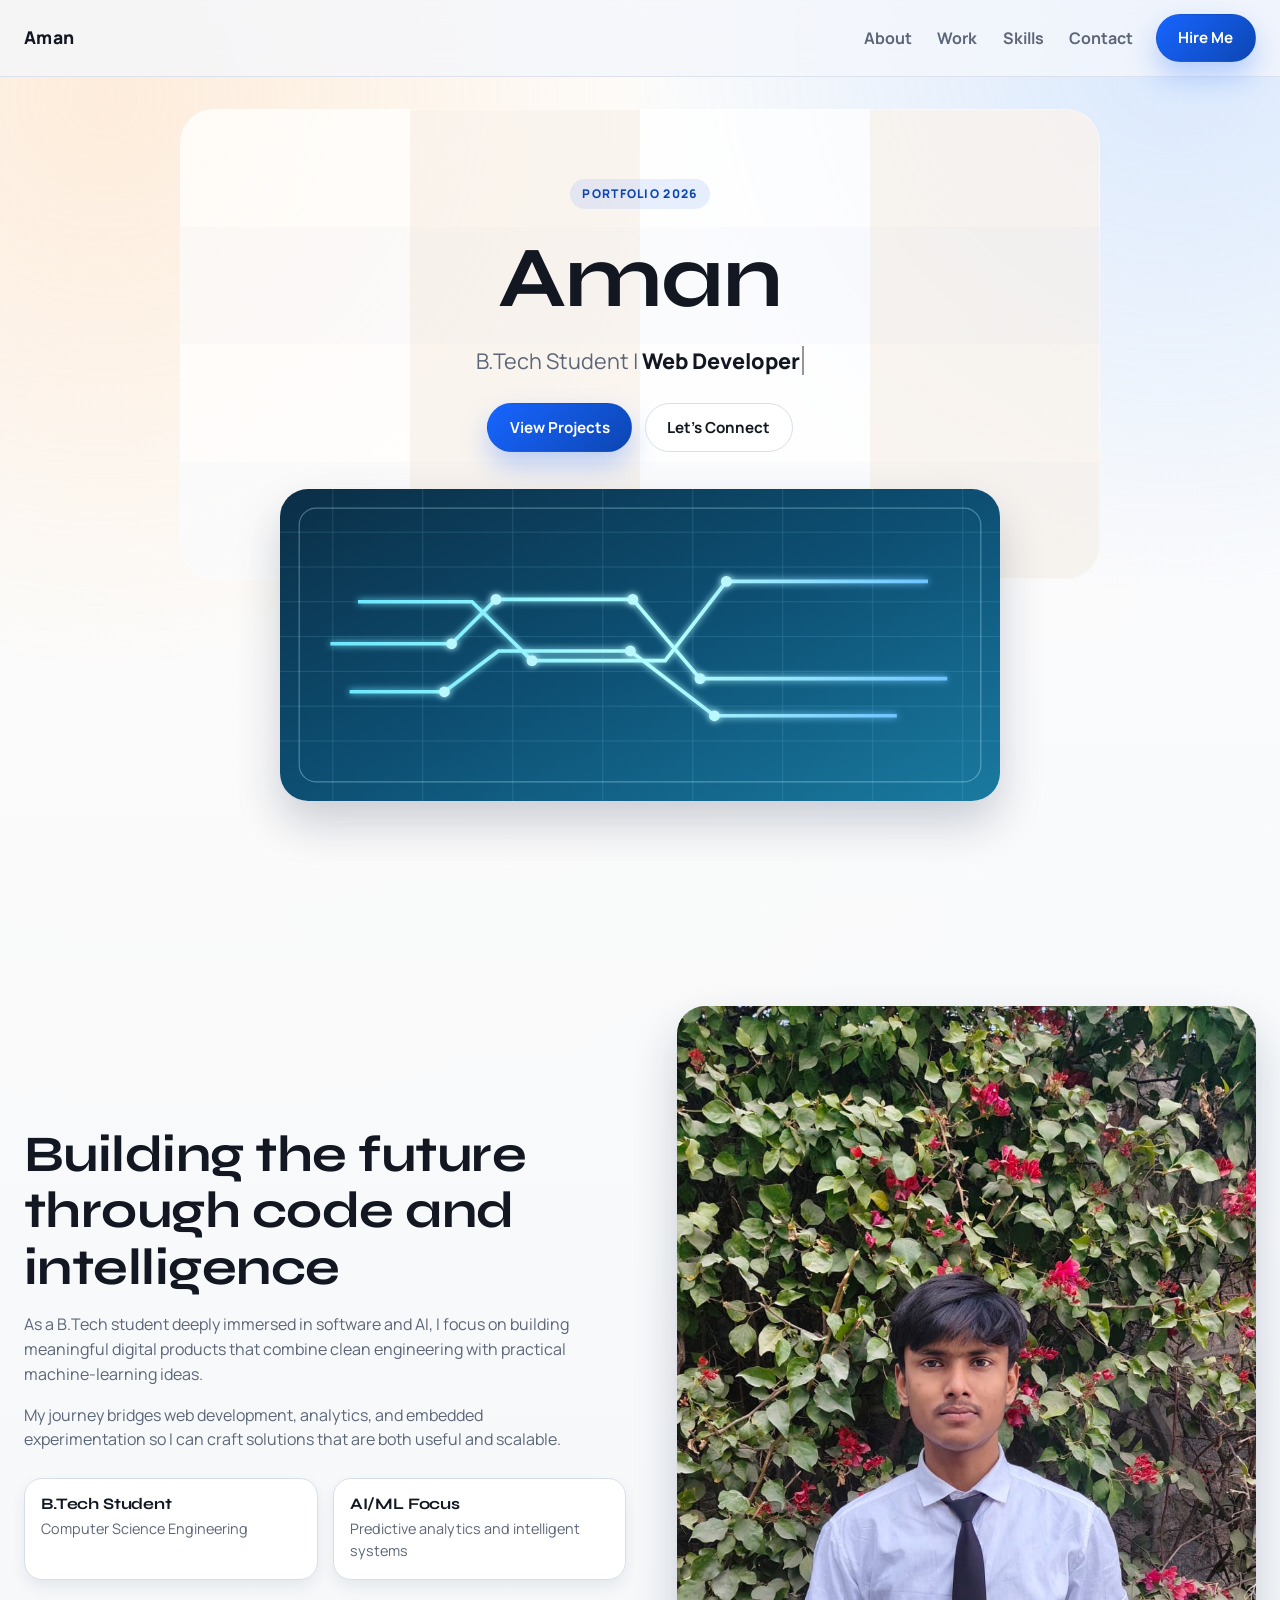
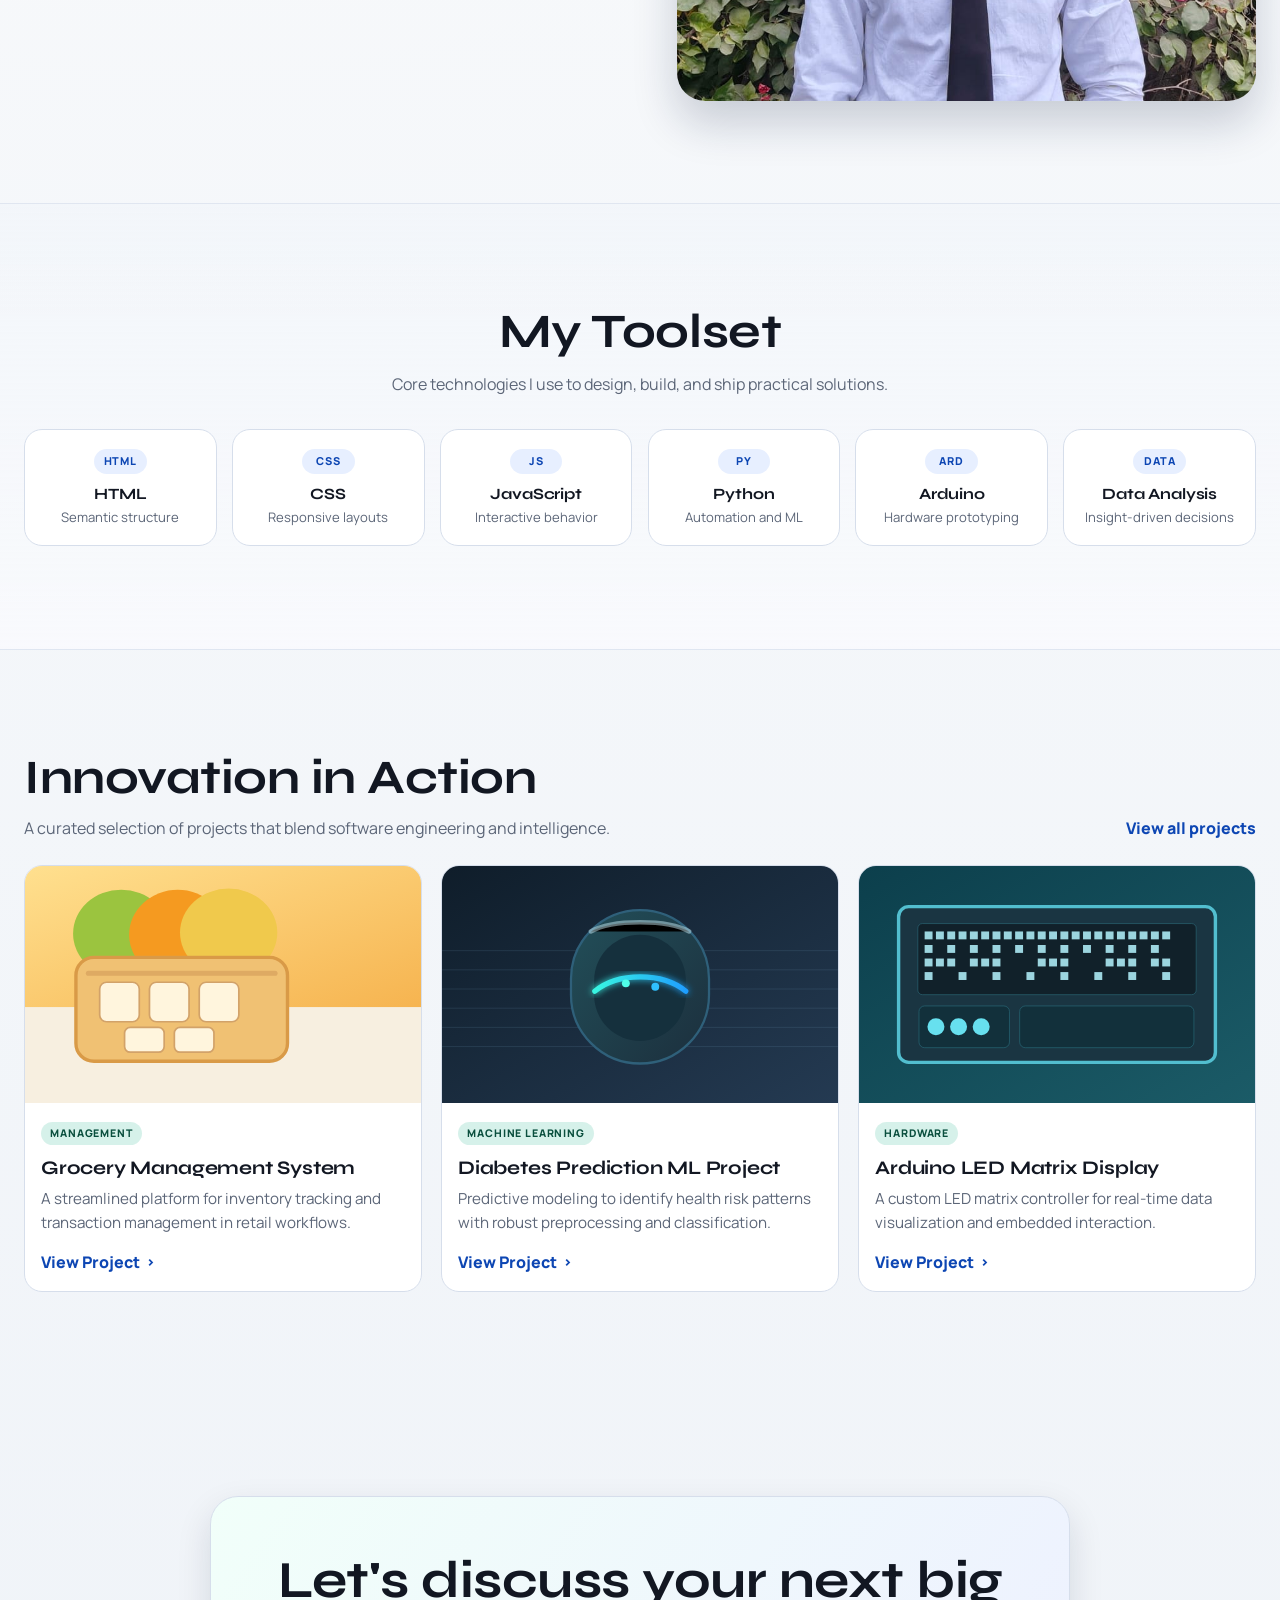
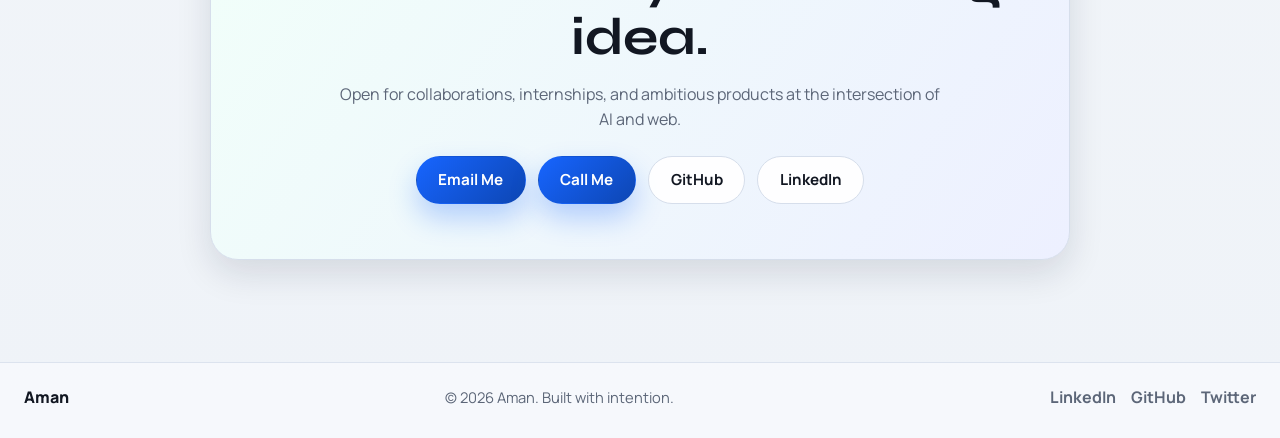
==== commit c66d4079: "Updated portfolio project" ====
--- a/index.html
+++ b/index.html
@@ -3,8 +3,8 @@
 <head>
   <meta charset="UTF-8">
   <meta name="viewport" content="width=device-width, initial-scale=1.0">
-  <meta name="description" content="Abhishek's responsive e-portfolio showcasing projects, skills, and contact details.">
-  <title>Abhishek | E-Portfolio</title>
+  <meta name="description" content="Aman's responsive e-portfolio showcasing projects, skills, and contact details.">
+  <title>Aman | E-Portfolio</title>
   <link rel="preconnect" href="https://fonts.googleapis.com">
   <link rel="preconnect" href="https://fonts.gstatic.com" crossorigin>
   <link href="https://fonts.googleapis.com/css2?family=Manrope:wght@400;500;600;700;800&family=Syne:wght@500;700;800&display=swap" rel="stylesheet">
@@ -13,7 +13,7 @@
 <body>
   <header class="site-header">
     <div class="container nav-shell">
-      <a class="brand" href="#home" data-scroll>Abhishek</a>
+      <a class="brand" href="#home" data-scroll>Aman</a>
 
       <button class="menu-toggle" type="button" aria-expanded="false" aria-controls="site-menu" aria-label="Open menu">
         <span class="menu-bar"></span>
@@ -35,7 +35,7 @@
     <section id="home" class="hero section-pad">
       <div class="container hero-layout reveal is-visible">
         <p class="eyebrow">Portfolio 2026</p>
-        <h1>Abhishek</h1>
+        <h1>Aman</h1>
         <p class="hero-tagline">B.Tech Student | <span id="typing-text" aria-live="polite"></span></p>
 
         <div class="hero-actions">
@@ -82,11 +82,11 @@
 
         <div class="about-image-wrap">
           <img
-            src="assets/images/abhishek-profile.png"
+            src="assets/images/aman-profile.jpg"
             width="675"
             height="812"
             loading="lazy"
-            alt="Portrait of Abhishek in professional attire"
+            alt="Portrait of Aman in professional attire"
             decoding="async"
           >
         </div>
@@ -238,7 +238,8 @@
             Open for collaborations, internships, and ambitious products at the intersection of AI and web.
           </p>
           <div class="contact-actions">
-            <a class="btn btn-primary" href="mailto:abhishek.dev@example.com">Email Me</a>
+            <a class="btn btn-primary" href="mailto:aman2_24@mru.ac.in">Email Me</a>
+            <a class="btn btn-primary" href="tel:9599298569">Call Me</a>
             <a class="btn btn-ghost" href="https://github.com/" target="_blank" rel="noopener noreferrer">GitHub</a>
             <a class="btn btn-ghost" href="https://www.linkedin.com/" target="_blank" rel="noopener noreferrer">LinkedIn</a>
           </div>
@@ -249,8 +250,8 @@
 
   <footer class="site-footer">
     <div class="container footer-shell">
-      <p class="footer-name">Abhishek</p>
-      <p class="footer-copy">&copy; 2026 Abhishek. Built with intention.</p>
+      <p class="footer-name">Aman</p>
+      <p class="footer-copy">&copy; 2026 Aman. Built with intention.</p>
       <div class="footer-socials">
         <a href="https://www.linkedin.com/" target="_blank" rel="noopener noreferrer">LinkedIn</a>
         <a href="https://github.com/" target="_blank" rel="noopener noreferrer">GitHub</a>
